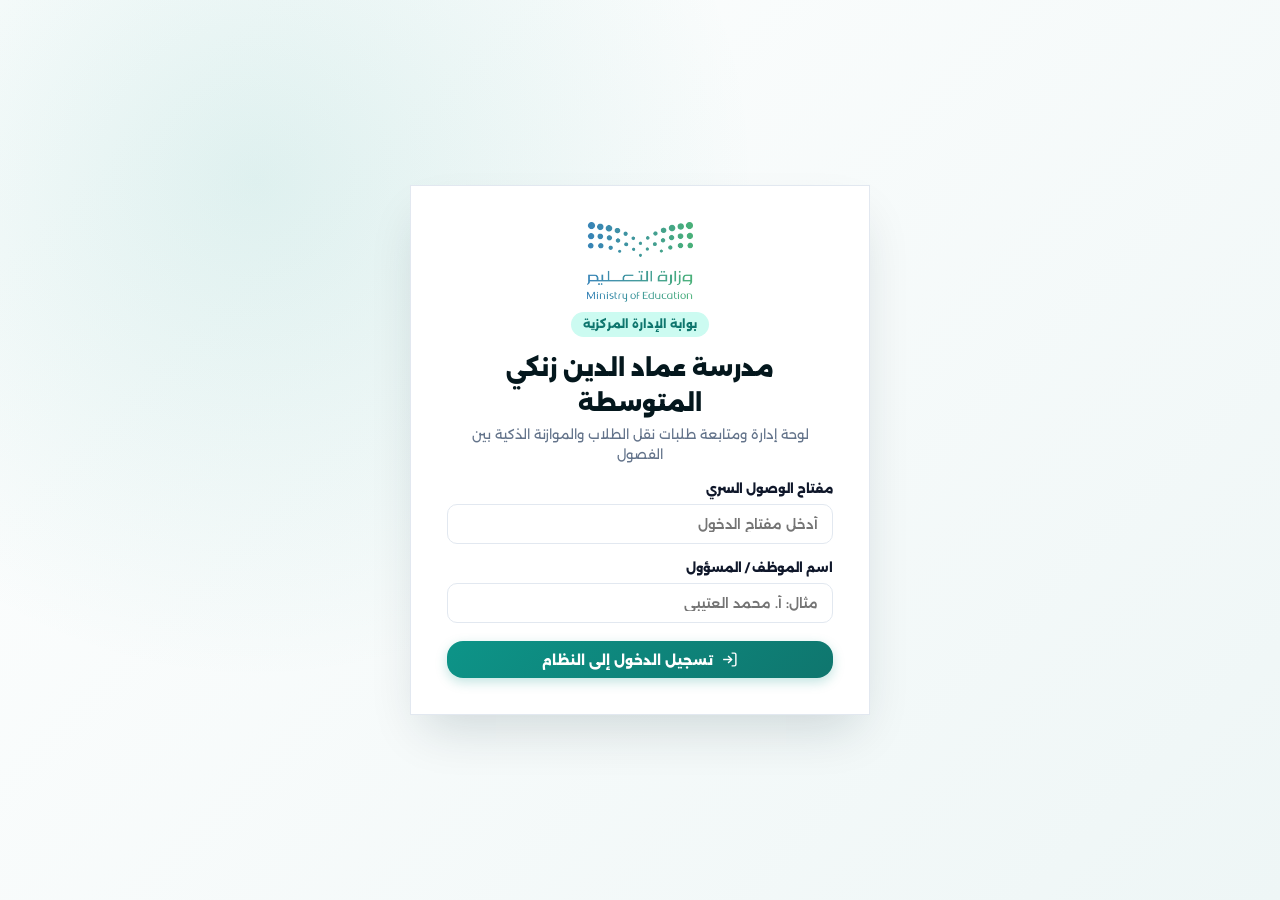
==== trans/index.html @ 8d7da555 "Add files via upload" ====
<!doctype html>
<html lang="ar" dir="rtl">
<head>
  <meta charset="utf-8">
  <meta name="viewport" content="width=device-width, initial-scale=1">
  <meta name="theme-color" content="#082830">
  <title>لوحة التحكم | إدارة نقل الطلاب والموازنة</title>
  <link rel="stylesheet" href="/trans/admin.css?v=2.2.0">
</head>
<body>

<!-- Login Overlay -->
<div id="loginOverlay" class="login-overlay">
  <form id="loginForm" class="login-card">
    <img class="login-logo" src="/assets/moe-logo.png" alt="وزارة التعليم">
    <span class="trans-tag">بوابة الإدارة المركزية</span>
    <h1>مدرسة عماد الدين زنكي المتوسطة</h1>
    <p>لوحة إدارة ومتابعة طلبات نقل الطلاب والموازنة الذكية بين الفصول</p>
    
    <div class="field">
      <label for="keyInput">مفتاح الوصول السري</label>
      <input id="keyInput" type="password" required placeholder="أدخل مفتاح الدخول">
    </div>
    <div class="field">
      <label for="staffInput">اسم الموظف / المسؤول</label>
      <input id="staffInput" required placeholder="مثال: أ. محمد العتيبي">
    </div>
    
    <div id="loginMsg" class="alert hidden"></div>
    
    <button class="btn btn-primary" style="width:100%;margin-top:18px" type="submit">
      <svg width="18" height="18" viewBox="0 0 24 24" fill="none" stroke="currentColor" stroke-width="2"><path d="M15 3h4a2 2 0 0 1 2 2v14a2 2 0 0 1-2 2h-4"/><polyline points="10 17 15 12 10 7"/><line x1="15" y1="12" x2="3" y2="12"/></svg>
      تسجيل الدخول إلى النظام
    </button>
  </form>
</div>

<!-- Admin Main App -->
<div id="appShell" class="admin-shell">
  <main class="main">
    <div class="content">
      
      <!-- Top Page Header -->
      <div class="page-head">
        <div>
          <span class="eyebrow">نظام الموازنة الحية</span>
          <h2>نظرة شاملة على الفصول وطلبات النقل</h2>
          <p>متابعة التوزيع العددي اللحظي ودراسة واعتماد طلبات نقل الطلاب.</p>
        </div>
        <div class="toolbar">
          <button id="refreshBtn" class="btn btn-soft">
            <svg width="16" height="16" viewBox="0 0 24 24" fill="none" stroke="currentColor" stroke-width="2"><path d="M21.5 2v6h-6M21.34 15.57a10 10 0 1 1-.57-8.38l5.67-5.67"/></svg>
            تحديث البيانات
          </button>
          <a class="btn btn-dark" href="/trans/sync.html">
            <svg width="16" height="16" viewBox="0 0 24 24" fill="none" stroke="currentColor" stroke-width="2"><path d="M21 15v4a2 2 0 0 1-2 2H5a2 2 0 0 1-2-2v-4"/><polyline points="7 10 12 15 17 10"/><line x1="12" y1="15" x2="12" y2="3"/></svg>
            مزامنة إكسل
          </a>
          <a class="btn btn-primary" href="/trans/report.html">
            <svg width="16" height="16" viewBox="0 0 24 24" fill="none" stroke="currentColor" stroke-width="2"><path d="M14 2H6a2 2 0 0 0-2 2v16a2 2 0 0 0 2 2h12a2 2 0 0 0 2-2V8z"/><polyline points="14 2 14 8 20 8"/><line x1="16" y1="13" x2="8" y2="13"/><line x1="16" y1="17" x2="8" y2="17"/></svg>
            التقرير النهائي
          </a>
        </div>
      </div>

      <div id="pageMsg" class="alert hidden"></div>

      <!-- KPI Summary Cards -->
      <section id="kpis" class="kpi-grid"></section>

      <!-- Grade Balance & Capacities -->
      <section class="card">
        <div class="card-head">
          <div>
            <h3>أعداد الطلاب والطاقة الاستيعابية حسب الفصول</h3>
            <p>المستهدف يُحسب آلياً بناءً على موازنة الطلاب والفصول المستبعدة أو الأهداف اليدوية.</p>
          </div>
          <div id="gradeTabs" class="grade-tabs"></div>
        </div>
        <div class="card-body">
          <div id="balanceGrid" class="balance-grid"></div>
        </div>
      </section>

      <!-- Transfer Requests Table -->
      <section class="card">
        <div class="card-head">
          <div>
            <h3>طلبات النقل الواردة</h3>
            <p>اعتماد الطلب يقوم بتحديث فصل الطالب مباشرة في سجلات المدرسة.</p>
          </div>
          <div class="toolbar">
            <select id="statusFilter" class="control">
              <option value="قيد المراجعة">قيد المراجعة فقط</option>
              <option value="الكل">جميع الطلبات</option>
              <option value="مقبول">المقبولة</option>
              <option value="مرفوض">المرفوضة</option>
            </select>
            <input id="searchInput" class="control" placeholder="بحث باسم الطالب أو رقم الهوية أو الطلب...">
          </div>
        </div>
        <div class="table-wrap">
          <table class="table">
            <thead>
              <tr>
                <th>رقم الطلب والتاريخ</th>
                <th>اسم وسجل الطالب</th>
                <th>الصف</th>
                <th>مسار النقل المطلوب</th>
                <th>سبب الطلب</th>
                <th>مؤشر الموازنة</th>
                <th>حالة الطلب</th>
                <th>الإجراء والقرار</th>
              </tr>
            </thead>
            <tbody id="requestsBody"></tbody>
          </table>
        </div>
      </section>

    </div>
  </main>
</div>

<!-- Decision Modal -->
<div id="decisionModal" class="modal hidden">
  <div class="modal-card">
    <div class="modal-head">
      <h3 id="decisionTitle">قرار لجنة دراسة الطلب</h3>
    </div>
    <div class="modal-body">
      <div id="decisionInfo" style="margin-bottom:16px"></div>
      <div class="field">
        <label for="decisionNote">ملاحظة الإدارة / مسوغ القرار (تظهر للطالب في الاستعلام)</label>
        <textarea id="decisionNote" class="control" rows="3" placeholder="اكتب ملاحظة أو توجيه إن وجد..."></textarea>
      </div>
      <div id="decisionMsg" class="alert hidden"></div>
    </div>
    <div class="modal-foot">
      <button id="cancelDecision" class="btn btn-soft">إلغاء</button>
      <button id="rejectDecision" class="btn btn-danger">رفض الطلب</button>
      <button id="approvePairBtn" class="btn btn-warning hidden">🔄 اعتماد التبادل للطالبين معاً</button>
      <button id="approveDecision" class="btn btn-primary">اعتماد هذا النقل فقط</button>
    </div>
  </div>
</div>

<script src="/assets/config.js?v=2.2.0"></script>
<script src="/trans/common.js?v=2.2.0"></script>
<script src="/trans/dashboard.js?v=2.2.0"></script>
</body>
</html>
---- trans/admin.css ----
@import url('https://fonts.googleapis.com/css2?family=Alexandria:wght@300;400;500;600;700;800;900&family=Cairo:wght@400;600;700;800;900&display=swap');

:root {
  --font-main: 'Alexandria', 'Cairo', -apple-system, BlinkMacSystemFont, 'Segoe UI', Roboto, sans-serif;
  
  --primary: #0d9488;
  --primary-hover: #0f766e;
  --primary-light: #ccfbf1;
  --primary-glow: rgba(13, 148, 136, 0.25);
  
  --navy-950: #04171d;
  --navy-900: #082830;
  --navy-850: #0c333e;
  --navy-800: #0f3d48;
  --navy-700: #165361;
  --navy-100: #e6f3f5;
  
  --bg: #f8fafc;
  --surface: #ffffff;
  --surface-alt: #f1f5f9;
  --surface-card: #ffffff;
  
  --text-main: #0f172a;
  --text-muted: #64748b;
  --text-subtle: #94a3b8;
  
  --border: #e2e8f0;
  --border-light: #f1f5f9;
  --border-focus: #0d9488;
  
  --gold: #d97706;
  --gold-bg: #fef3c7;
  
  --success: #10b981;
  --success-bg: #ecfdf5;
  --success-border: #a7f3d0;
  
  --danger: #ef4444;
  --danger-bg: #fef2f2;
  --danger-border: #fecaca;
  
  --warning: #f59e0b;
  --warning-bg: #fffbeb;
  --warning-border: #fde68a;
  
  --info: #0284c7;
  --info-bg: #f0f9ff;
  --info-border: #bae6fd;
  
  --shadow-sm: 0 1px 2px 0 rgb(0 0 0 / 0.05);
  --shadow-md: 0 4px 10px -2px rgb(0 0 0 / 0.08), 0 2px 6px -2px rgb(0 0 0 / 0.05);
  --shadow-lg: 0 12px 28px -4px rgb(8 40 48 / 0.1), 0 4px 12px -2px rgb(8 40 48 / 0.06);
  --shadow-xl: 0 24px 48px -12px rgb(8 40 48 / 0.16);
  
  --side: 260px;
  --radius-sm: 10px;
  --radius-md: 16px;
  --radius-lg: 22px;
  --radius-pill: 9999px;
  
  --transition: all 0.22s cubic-bezier(0.4, 0, 0.2, 1);
}

* {
  box-sizing: border-box;
  margin: 0;
  padding: 0;
  -webkit-tap-highlight-color: transparent;
}

body {
  font-family: var(--font-main);
  background: var(--bg);
  color: var(--text-main);
  line-height: 1.6;
  min-height: 100vh;
}

button, input, select, textarea {
  font-family: inherit;
}

button {
  cursor: pointer;
}

a {
  text-decoration: none;
  color: inherit;
}

.hidden {
  display: none !important;
}

/* ================= ADMIN SHELL & SIDEBAR ================= */
.admin-shell {
  min-height: 100vh;
  display: grid;
  grid-template-columns: var(--side) 1fr;
}

.sidebar {
  background: linear-gradient(180deg, var(--navy-950) 0%, var(--navy-900) 50%, var(--navy-850) 100%);
  color: #fff;
  padding: 24px 16px;
  position: fixed;
  right: 0;
  top: 0;
  bottom: 0;
  width: var(--side);
  z-index: 40;
  display: flex;
  flex-direction: column;
  box-shadow: -4px 0 24px rgba(4, 23, 29, 0.2);
  border-left: 1px solid rgba(255, 255, 255, 0.08);
}

.side-brand {
  display: flex;
  align-items: center;
  gap: 12px;
  padding-bottom: 20px;
  border-bottom: 1px solid rgba(255, 255, 255, 0.1);
}

.side-brand img {
  width: 74px;
  height: 48px;
  object-fit: contain;
  background: #ffffff;
  border-radius: var(--radius-sm);
  padding: 4px;
  box-shadow: 0 4px 10px rgba(0, 0, 0, 0.2);
}

.side-brand strong {
  font-size: 13px;
  font-weight: 800;
  display: block;
  line-height: 1.3;
}

.side-brand span {
  font-size: 11px;
  color: #99f6e4;
  font-weight: 600;
}

.side-label {
  font-size: 11px;
  color: #94a3b8;
  font-weight: 700;
  text-transform: uppercase;
  letter-spacing: 0.5px;
  margin: 24px 8px 10px;
}

.side-nav {
  display: flex;
  flex-direction: column;
  gap: 6px;
}

.side-link {
  display: flex;
  align-items: center;
  gap: 12px;
  padding: 12px 14px;
  border-radius: var(--radius-md);
  color: #cbd5e1;
  font-weight: 700;
  font-size: 13px;
  transition: var(--transition);
}

.side-link svg {
  width: 20px;
  height: 20px;
  flex: 0 0 20px;
  stroke-width: 1.9;
}

.side-link:hover {
  background: rgba(255, 255, 255, 0.08);
  color: #ffffff;
  transform: translateX(-3px);
}

.side-link.active {
  background: linear-gradient(135deg, var(--primary) 0%, var(--primary-hover) 100%);
  color: #ffffff;
  box-shadow: 0 4px 16px var(--primary-glow);
  font-weight: 800;
}

.side-user {
  margin-top: auto;
  border-top: 1px solid rgba(255, 255, 255, 0.1);
  padding-top: 18px;
}

.side-user small {
  color: #94a3b8;
  font-size: 11px;
  font-weight: 600;
}

.side-user b {
  display: block;
  font-size: 14px;
  font-weight: 800;
  color: #ffffff;
  margin-top: 2px;
}

.logout-btn {
  margin-top: 12px;
  width: 100%;
  border: 1px solid rgba(255, 255, 255, 0.15);
  background: rgba(255, 255, 255, 0.06);
  color: #e2e8f0;
  padding: 9px;
  border-radius: var(--radius-sm);
  font-weight: 700;
  font-size: 12px;
  display: flex;
  align-items: center;
  justify-content: center;
  gap: 6px;
  transition: var(--transition);
}

.logout-btn:hover {
  background: rgba(239, 68, 68, 0.2);
  border-color: rgba(239, 68, 68, 0.4);
  color: #fca5a5;
}

/* ================= MAIN CONTENT AREA ================= */
.main {
  grid-column: 2;
  padding-bottom: 60px;
  min-width: 0;
}

.topbar {
  height: 76px;
  background: rgba(255, 255, 255, 0.94);
  backdrop-filter: blur(14px);
  border-bottom: 1px solid var(--border);
  display: flex;
  align-items: center;
  position: sticky;
  top: 0;
  z-index: 25;
  box-shadow: var(--shadow-sm);
}

.topbar-inner {
  width: min(1320px, calc(100% - 48px));
  margin-inline: auto;
  display: flex;
  justify-content: space-between;
  align-items: center;
  gap: 16px;
}

.breadcrumb small {
  color: var(--text-muted);
  font-size: 11px;
  font-weight: 700;
}

.breadcrumb h1 {
  font-size: 20px;
  font-weight: 900;
  color: var(--navy-950);
}

.top-actions {
  display: flex;
  align-items: center;
  gap: 10px;
}

.content {
  width: min(1320px, calc(100% - 48px));
  margin: 28px auto 0;
}

.page-head {
  display: flex;
  justify-content: space-between;
  align-items: flex-end;
  gap: 20px;
  margin-bottom: 24px;
}

.page-head h2 {
  font-size: 26px;
  font-weight: 900;
  color: var(--navy-950);
  margin-top: 4px;
}

.page-head p {
  color: var(--text-muted);
  font-size: 13px;
}

.eyebrow {
  display: inline-flex;
  padding: 5px 12px;
  border-radius: var(--radius-pill);
  background: var(--primary-light);
  color: var(--primary-hover);
  font-size: 11px;
  font-weight: 800;
}

/* ================= BUTTONS & CONTROLS ================= */
.btn {
  border: 0;
  border-radius: var(--radius-md);
  padding: 10px 16px;
  font-weight: 800;
  font-size: 13px;
  display: inline-flex;
  align-items: center;
  justify-content: center;
  gap: 8px;
  transition: var(--transition);
  user-select: none;
}

.btn svg {
  width: 17px;
  height: 17px;
}

.btn:hover {
  transform: translateY(-1px);
  box-shadow: var(--shadow-md);
}

.btn:active {
  transform: translateY(0);
}

.btn:disabled {
  opacity: 0.5;
  transform: none;
  cursor: not-allowed;
  box-shadow: none;
}

.btn-primary {
  background: linear-gradient(135deg, var(--primary) 0%, var(--primary-hover) 100%);
  color: #ffffff;
  box-shadow: 0 4px 12px var(--primary-glow);
}

.btn-dark {
  background: var(--navy-900);
  color: #ffffff;
}

.btn-dark:hover {
  background: var(--navy-950);
}

.btn-soft {
  background: var(--surface);
  color: var(--navy-800);
  border: 1px solid var(--border);
}

.btn-soft:hover {
  background: var(--surface-alt);
}

.btn-danger {
  background: linear-gradient(135deg, #ef4444 0%, #dc2626 100%);
  color: #ffffff;
}

.btn-warning {
  background: linear-gradient(135deg, #f59e0b 0%, #d97706 100%);
  color: #ffffff;
}

.btn-success {
  background: linear-gradient(135deg, #10b981 0%, #059669 100%);
  color: #ffffff;
}

/* Form Controls */
.control {
  border: 1.5px solid var(--border);
  background: #ffffff;
  border-radius: var(--radius-sm);
  padding: 9px 12px;
  outline: 0;
  color: var(--text-main);
  font-size: 13px;
  font-weight: 600;
  transition: var(--transition);
}

.control:focus {
  border-color: var(--primary);
  box-shadow: 0 0 0 3px var(--primary-glow);
}

select.control {
  appearance: none;
  background-image: url("data:image/svg+xml,%3Csvg xmlns='http://www.w3.org/2000/svg' fill='none' viewBox='0 0 24 24' stroke='%2364748b' stroke-width='2'%3E%3Cpath stroke-linecap='round' stroke-linejoin='round' d='M19 9l-7 7-7-7'%3E%3C/path%3E%3C/svg%3E");
  background-repeat: no-repeat;
  background-position: left 10px center;
  background-size: 14px;
  padding-left: 32px;
}

/* ================= KPI CARDS ================= */
.kpi-grid {
  display: grid;
  grid-template-columns: repeat(auto-fit, minmax(210px, 1fr));
  gap: 14px;
  margin-bottom: 22px;
}

.kpi {
  background: var(--surface-card);
  border: 1px solid var(--border);
  border-radius: var(--radius-lg);
  padding: 18px 20px;
  box-shadow: var(--shadow-sm);
  position: relative;
  overflow: hidden;
  transition: var(--transition);
}

.kpi:hover {
  transform: translateY(-2px);
  box-shadow: var(--shadow-md);
  border-color: rgba(13, 148, 136, 0.2);
}

.kpi-top {
  display: flex;
  justify-content: space-between;
  align-items: center;
}

.kpi-icon {
  width: 40px;
  height: 40px;
  border-radius: var(--radius-md);
  background: var(--primary-light);
  color: var(--primary);
  display: grid;
  place-items: center;
}

.kpi-icon svg {
  width: 20px;
  height: 20px;
}

.kpi span {
  font-size: 12px;
  font-weight: 700;
  color: var(--text-muted);
}

.kpi strong {
  display: block;
  font-size: 28px;
  font-weight: 900;
  color: var(--navy-950);
  margin-top: 6px;
  line-height: 1.1;
}

/* ================= CARDS & TABLES ================= */
.card {
  background: var(--surface);
  border: 1px solid var(--border);
  border-radius: var(--radius-lg);
  box-shadow: var(--shadow-sm);
  margin-bottom: 22px;
  overflow: hidden;
}

.card-head {
  padding: 18px 22px;
  border-bottom: 1px solid var(--border);
  display: flex;
  justify-content: space-between;
  align-items: center;
  gap: 16px;
  background: #ffffff;
}

.card-head h3 {
  font-size: 16px;
  font-weight: 800;
  color: var(--navy-950);
}

.card-head p {
  color: var(--text-muted);
  font-size: 12px;
  margin-top: 2px;
}

.card-body {
  padding: 22px;
}

.toolbar {
  display: flex;
  align-items: center;
  gap: 8px;
  flex-wrap: wrap;
}

.grade-tabs {
  display: flex;
  gap: 6px;
  flex-wrap: wrap;
}

.grade-tab {
  border: 1.5px solid var(--border);
  background: var(--surface-alt);
  padding: 7px 14px;
  border-radius: var(--radius-pill);
  color: var(--text-muted);
  font-size: 12px;
  font-weight: 800;
  transition: var(--transition);
}

.grade-tab:hover {
  background: #e2e8f0;
  color: var(--text-main);
}

.grade-tab.active {
  background: var(--primary);
  color: #ffffff;
  border-color: var(--primary);
  box-shadow: 0 2px 8px var(--primary-glow);
}

/* Balance Grid */
.balance-grid {
  display: grid;
  grid-template-columns: repeat(auto-fit, minmax(170px, 1fr));
  gap: 12px;
}

.class-stat {
  border: 1px solid var(--border);
  background: linear-gradient(180deg, #ffffff 0%, #f8fafc 100%);
  border-radius: var(--radius-md);
  padding: 14px;
  transition: var(--transition);
}

.class-stat:hover {
  border-color: rgba(13, 148, 136, 0.3);
  box-shadow: var(--shadow-sm);
}

.class-stat-head {
  display: flex;
  justify-content: space-between;
  align-items: center;
}

.class-stat small {
  color: var(--text-muted);
  font-size: 11px;
  font-weight: 700;
}

.class-stat strong {
  font-size: 24px;
  font-weight: 900;
  color: var(--navy-950);
}

.delta {
  font-size: 11px;
  font-weight: 800;
  padding: 2px 6px;
  border-radius: var(--radius-sm);
}

.delta.need { background: var(--success-bg); color: var(--success); }
.delta.extra { background: var(--warning-bg); color: var(--warning); }
.delta.ok { background: var(--surface-alt); color: var(--text-muted); }

.progress {
  height: 7px;
  border-radius: var(--radius-pill);
  background: #e2e8f0;
  overflow: hidden;
  margin: 10px 0 6px;
}

.progress i {
  display: block;
  height: 100%;
  background: linear-gradient(90deg, var(--primary) 0%, #06b6d4 100%);
  border-radius: var(--radius-pill);
  transition: width 0.4s ease;
}

/* Tables */
.table-wrap {
  overflow-x: auto;
}

.table {
  width: 100%;
  border-collapse: collapse;
  min-width: 960px;
}

.table th {
  background: var(--surface-alt);
  color: var(--text-muted);
  font-size: 11px;
  font-weight: 800;
  text-align: right;
  padding: 12px 14px;
  border-bottom: 1.5px solid var(--border);
  white-space: nowrap;
}

.table td {
  padding: 14px;
  border-bottom: 1px solid var(--border);
  font-size: 13px;
  font-weight: 600;
  vertical-align: top;
}

.table tbody tr:hover td {
  background: #f8fafc;
}

/* Badges */
.badge {
  display: inline-flex;
  align-items: center;
  gap: 4px;
  border-radius: var(--radius-pill);
  padding: 4px 10px;
  font-size: 11px;
  font-weight: 800;
  white-space: nowrap;
}

.badge.pending { background: var(--warning-bg); color: #b45309; border: 1px solid var(--warning-border); }
.badge.approved { background: var(--success-bg); color: #047857; border: 1px solid var(--success-border); }
.badge.rejected { background: var(--danger-bg); color: #b91c1c; border: 1px solid var(--danger-border); }
.badge.good { background: var(--success-bg); color: var(--success); }
.badge.bad { background: var(--danger-bg); color: var(--danger); }
.badge.neutral { background: var(--surface-alt); color: var(--text-muted); }

.action-row {
  display: flex;
  gap: 6px;
}

.mini {
  border: 0;
  border-radius: var(--radius-sm);
  padding: 6px 12px;
  font-size: 11px;
  font-weight: 800;
  transition: var(--transition);
}

.mini.approve { background: var(--success-bg); color: #047857; border: 1px solid var(--success-border); }
.mini.approve:hover { background: #10b981; color: #fff; }
.mini.reject { background: var(--danger-bg); color: #b91c1c; border: 1px solid var(--danger-border); }
.mini.reject:hover { background: #ef4444; color: #fff; }

/* ================= CLASS MANAGEMENT CARDS ================= */
.class-grid {
  display: grid;
  grid-template-columns: repeat(auto-fill, minmax(320px, 1fr));
  gap: 16px;
}

.class-card {
  background: #ffffff;
  border: 1px solid var(--border);
  border-radius: var(--radius-lg);
  box-shadow: var(--shadow-sm);
  overflow: hidden;
  transition: var(--transition);
}

.class-card.dirty {
  border-color: var(--gold);
  box-shadow: 0 0 0 3px rgba(217, 119, 6, 0.15);
}

.class-card.closed {
  opacity: 0.78;
  background: #fdfdfd;
}

.class-card-head {
  padding: 16px 20px;
  border-bottom: 1px solid var(--border);
  display: flex;
  justify-content: space-between;
  align-items: center;
  background: #ffffff;
}

.class-no {
  font-size: 12px;
  color: var(--text-muted);
  font-weight: 700;
}

.class-no b {
  display: block;
  font-size: 24px;
  font-weight: 900;
  color: var(--navy-950);
}

.count-box {
  text-align: left;
}

.count-box strong {
  font-size: 26px;
  font-weight: 900;
  color: var(--navy-950);
}

.count-box small {
  font-size: 11px;
  color: var(--text-muted);
}

.class-card-body {
  padding: 18px 20px;
  display: flex;
  flex-direction: column;
  gap: 14px;
}

.balance-row {
  display: grid;
  grid-template-columns: repeat(3, 1fr);
  gap: 8px;
  background: var(--surface-alt);
  border-radius: var(--radius-md);
  padding: 10px 12px;
  text-align: center;
}

.balance-row span {
  font-size: 10px;
  font-weight: 700;
  color: var(--text-muted);
}

.balance-row b {
  display: block;
  font-size: 16px;
  font-weight: 900;
  color: var(--navy-950);
  margin-top: 2px;
}

.switch-row {
  display: flex;
  justify-content: space-between;
  gap: 14px;
  align-items: center;
  padding: 8px 0;
  border-bottom: 1px solid var(--border-light);
}

.switch-copy b {
  font-size: 12px;
  font-weight: 800;
  color: var(--navy-950);
}

.switch-copy small {
  display: block;
  color: var(--text-muted);
  font-size: 10px;
}

.switch {
  position: relative;
  width: 44px;
  height: 24px;
  flex: 0 0 44px;
}

.switch input {
  display: none;
}

.switch i {
  position: absolute;
  inset: 0;
  background: #cbd5e1;
  border-radius: var(--radius-pill);
  transition: var(--transition);
}

.switch i:after {
  content: "";
  position: absolute;
  width: 18px;
  height: 18px;
  background: #ffffff;
  border-radius: 50%;
  top: 3px;
  right: 3px;
  box-shadow: 0 2px 5px rgba(0, 0, 0, 0.2);
  transition: var(--transition);
}

.switch input:checked + i {
  background: var(--primary);
}

.switch input:checked + i:after {
  transform: translateX(-20px);
}

.class-card-foot {
  padding: 12px 20px;
  background: #f8fafc;
  border-top: 1px solid var(--border);
  display: flex;
  justify-content: space-between;
  align-items: center;
}

.save-state {
  font-size: 10px;
  font-weight: 700;
  color: var(--text-muted);
}

/* ================= SMART EXCEL SYNC & DIFF STYLES ================= */
.upload-zone {
  border: 2px dashed #94a3b8;
  border-radius: var(--radius-lg);
  padding: 36px 20px;
  text-align: center;
  background: linear-gradient(180deg, #ffffff 0%, #f8fafc 100%);
  cursor: pointer;
  transition: var(--transition);
  position: relative;
}

.upload-zone:hover, .upload-zone.dragover {
  border-color: var(--primary);
  background: var(--primary-light);
  transform: scale(1.005);
}

.upload-icon {
  width: 56px;
  height: 56px;
  border-radius: var(--radius-md);
  background: var(--primary-light);
  color: var(--primary);
  display: grid;
  place-items: center;
  margin: 0 auto 14px;
}

.upload-icon svg {
  width: 30px;
  height: 30px;
}

.upload-zone h3 {
  font-size: 17px;
  font-weight: 800;
  color: var(--navy-950);
  margin-bottom: 4px;
}

.upload-zone p {
  color: var(--text-muted);
  font-size: 13px;
}

.diff-tag {
  display: inline-flex;
  align-items: center;
  gap: 5px;
  padding: 4px 10px;
  border-radius: var(--radius-pill);
  font-size: 11px;
  font-weight: 800;
}

.diff-tag.unchanged {
  background: #f1f5f9;
  color: #475569;
  border: 1px solid #cbd5e1;
}

.diff-tag.changed {
  background: #fef3c7;
  color: #b45309;
  border: 1px solid #fde68a;
}

.diff-tag.new {
  background: #ecfdf5;
  color: #047857;
  border: 1px solid #a7f3d0;
}

.diff-tag.missing {
  background: #fef2f2;
  color: #b91c1c;
  border: 1px solid #fecaca;
}

.diff-tag.conflict {
  background: #fff1f2;
  color: #be123c;
  border: 1px solid #fecdd3;
  animation: pulse-border 1.5s infinite;
}

/* Noor Audit Specific Tags */
.diff-tag.noor-pending {
  background: #fef2f2;
  color: #b91c1c;
  border: 1.5px solid #f87171;
  box-shadow: 0 2px 6px rgba(239, 68, 68, 0.15);
  font-weight: 900;
}

.diff-tag.noor-applied {
  background: #ecfdf5;
  color: #047857;
  border: 1.5px solid #34d399;
  box-shadow: 0 2px 6px rgba(16, 185, 129, 0.15);
  font-weight: 900;
}

.diff-tag.noor-external {
  background: #fffbeb;
  color: #b45309;
  border: 1px solid #fde68a;
}

@keyframes pulse-border {
  0% { box-shadow: 0 0 0 0 rgba(225, 29, 72, 0.4); }
  70% { box-shadow: 0 0 0 6px rgba(225, 29, 72, 0); }
  100% { box-shadow: 0 0 0 0 rgba(225, 29, 72, 0); }
}

.diff-filter-pill {
  padding: 8px 14px;
  border-radius: var(--radius-pill);
  border: 1.5px solid var(--border);
  background: var(--surface);
  font-size: 12px;
  font-weight: 800;
  color: var(--text-muted);
  display: inline-flex;
  align-items: center;
  gap: 6px;
  transition: var(--transition);
}

.diff-filter-pill:hover {
  background: var(--surface-alt);
  color: var(--text-main);
}

.diff-filter-pill.active {
  background: var(--navy-900);
  color: #ffffff;
  border-color: var(--navy-900);
}

.diff-filter-pill .count {
  background: rgba(255, 255, 255, 0.2);
  padding: 2px 7px;
  border-radius: var(--radius-pill);
  font-size: 10px;
}

.diff-filter-pill.active .count {
  background: rgba(255, 255, 255, 0.25);
  color: #fff;
}

/* ================= LOGIN & MODAL ================= */
.login-overlay {
  position: fixed;
  inset: 0;
  z-index: 100;
  background: radial-gradient(circle at 20% 20%, rgba(13, 148, 136, 0.12), transparent 40%),
              linear-gradient(135deg, #ffffff 0%, #eef6f6 100%);
  display: grid;
  place-items: center;
  padding: 20px;
}

.login-card {
  width: min(460px, 100%);
  background: #ffffff;
  border: 1px solid var(--border);
  border-radius: var(--radius-xl);
  box-shadow: var(--shadow-xl);
  padding: 36px;
}

.login-logo {
  width: 140px;
  height: 80px;
  object-fit: contain;
  display: block;
  margin: 0 auto;
}

.trans-tag {
  display: table;
  margin: 10px auto 0;
  background: var(--primary-light);
  color: var(--primary-hover);
  padding: 4px 12px;
  border-radius: var(--radius-pill);
  font-size: 11px;
  font-weight: 800;
}

.login-card h1 {
  text-align: center;
  font-size: 22px;
  font-weight: 900;
  color: var(--navy-950);
  margin-top: 14px;
}

.login-card > p {
  text-align: center;
  color: var(--text-muted);
  font-size: 13px;
  margin-top: 2px;
}

.field {
  display: flex;
  flex-direction: column;
  gap: 6px;
  margin-top: 14px;
}

.field label {
  font-size: 12px;
  font-weight: 800;
  color: var(--text-main);
}

.field input, .field select, .field textarea {
  border: 1.5px solid var(--border);
  border-radius: var(--radius-sm);
  padding: 11px 14px;
  outline: 0;
  font-size: 13px;
  font-weight: 600;
  transition: var(--transition);
}

.field input:focus, .field select:focus, .field textarea:focus {
  border-color: var(--primary);
  box-shadow: 0 0 0 4px var(--primary-glow);
}

/* Modals */
.modal {
  position: fixed;
  inset: 0;
  background: rgba(4, 23, 29, 0.6);
  backdrop-filter: blur(6px);
  z-index: 90;
  display: grid;
  place-items: center;
  padding: 16px;
  animation: fadeIn 0.2s ease;
}

.modal-card {
  width: min(560px, 100%);
  background: #ffffff;
  border-radius: var(--radius-lg);
  box-shadow: var(--shadow-xl);
  overflow: hidden;
  animation: scaleIn 0.25s ease;
}

.modal-head {
  padding: 18px 22px;
  border-bottom: 1px solid var(--border);
  background: #ffffff;
}

.modal-head h3 {
  font-size: 17px;
  font-weight: 900;
  color: var(--navy-950);
}

.modal-body {
  padding: 22px;
}

.modal-foot {
  padding: 16px 22px;
  border-top: 1px solid var(--border);
  background: #f8fafc;
  display: flex;
  gap: 10px;
  justify-content: flex-end;
}

/* Alert Boxes */
.alert {
  border-radius: var(--radius-md);
  padding: 12px 16px;
  margin-bottom: 16px;
  font-size: 13px;
  font-weight: 700;
  display: flex;
  align-items: center;
  gap: 10px;
}

.alert.info { background: var(--info-bg); color: #0369a1; border: 1px solid var(--info-border); }
.alert.success { background: var(--success-bg); color: #047857; border: 1px solid var(--success-border); }
.alert.error { background: var(--danger-bg); color: #b91c1c; border: 1px solid var(--danger-border); }
.alert.warning { background: var(--warning-bg); color: #b45309; border: 1px solid var(--warning-border); }

/* Mobile Navigation */
.mobile-nav {
  display: none;
}

/* Responsive Queries */
@media (max-width: 1024px) {
  :root {
    --side: 220px;
  }
}

@media (max-width: 768px) {
  .admin-shell {
    display: block;
    padding-bottom: 80px;
  }
  
  .sidebar {
    display: none;
  }
  
  .main {
    padding: 0;
  }
  
  .content, .topbar-inner {
    width: min(100% - 24px, 1320px);
  }
  
  .topbar {
    height: 66px;
  }
  
  .page-head {
    flex-direction: column;
    align-items: flex-start;
    gap: 12px;
  }
  
  .mobile-nav {
    position: fixed;
    bottom: 0;
    right: 0;
    left: 0;
    z-index: 50;
    background: #ffffff;
    border-top: 1px solid var(--border);
    display: grid;
    grid-template-columns: repeat(5, 1fr);
    padding: 8px 4px calc(8px + env(safe-area-inset-bottom));
    box-shadow: 0 -4px 20px rgba(0, 0, 0, 0.08);
  }
  
  .mobile-nav a {
    display: flex;
    flex-direction: column;
    align-items: center;
    gap: 3px;
    font-size: 10px;
    font-weight: 700;
    color: var(--text-muted);
    transition: var(--transition);
  }
  
  .mobile-nav svg {
    width: 20px;
    height: 20px;
  }
  
  .mobile-nav a.active {
    color: var(--primary);
  }
}
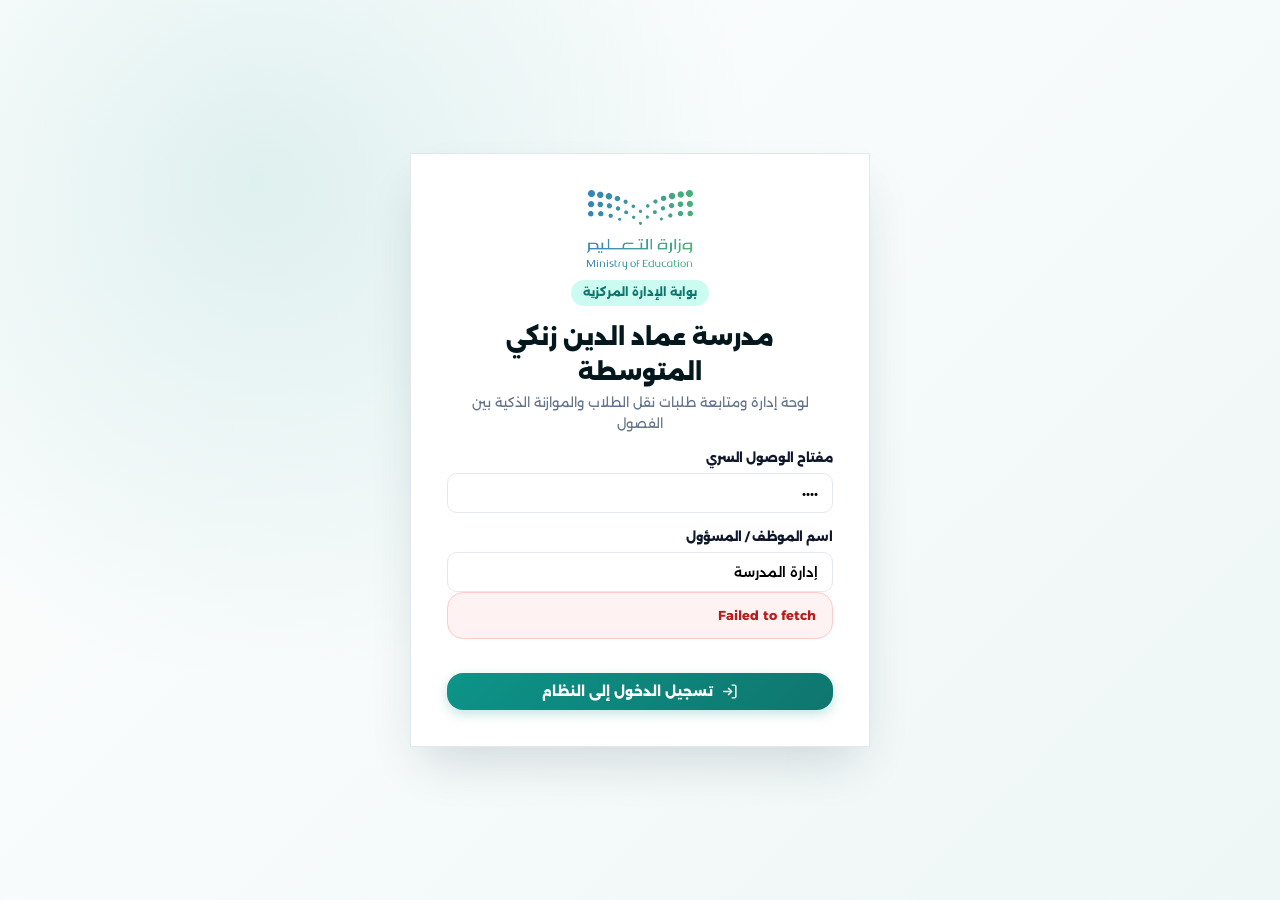
==== commit 98f65580: "Add files via upload" ====
--- a/trans/index.html
+++ b/trans/index.html
@@ -82,6 +82,23 @@
         </div>
       </section>
 
+      <!-- Smart Multi-Hop Balancing Chains Section -->
+      <section id="chainSuggestionsSection" class="card hidden" style="border: 1.5px solid #0284c7; background: linear-gradient(180deg, #f0f9ff 0%, #ffffff 100%);">
+        <div class="card-head" style="border-bottom: 1px solid #bae6fd;">
+          <div>
+            <div style="display:flex;align-items:center;gap:8px">
+              <span class="badge" style="background:#0284c7;color:#fff;font-weight:800;font-size:11px">⚡ محرك الذكاء الاصطناعي للموازنة</span>
+              <h3 style="color:#0369a1;margin:0">سلاسل وحزم التبادل المقترحة لتحقيق التوازن التام</h3>
+            </div>
+            <p style="color:#0c4a6e;margin-top:4px">اكتشف النظام سلاسل تبادلية متكاملة (Multi-Hop Chains) توازن الفصول وتسد العجز وتخفض الفائض عند اعتمادها معاً.</p>
+          </div>
+          <div id="chainStatsBadge" class="badge good" style="font-size:12px;padding:6px 14px"></div>
+        </div>
+        <div class="card-body">
+          <div id="chainSuggestionsList" class="chains-grid"></div>
+        </div>
+      </section>
+
       <!-- Transfer Requests Table -->
       <section class="card">
         <div class="card-head">
--- a/trans/admin.css
+++ b/trans/admin.css
@@ -1236,3 +1236,512 @@
     color: var(--primary);
   }
 }
+
+/* ================= OFFICIAL REPORT & LETTERHEAD STYLES ================= */
+.report-page {
+  background: #ffffff;
+  border-radius: var(--radius-xl);
+  border: 1px solid var(--border);
+  box-shadow: var(--shadow-md);
+  padding: 40px;
+  max-width: 1080px;
+  margin: 0 auto;
+}
+
+.official-letterhead {
+  display: grid;
+  grid-template-columns: 1fr 1.6fr 1fr;
+  gap: 16px;
+  align-items: center;
+  margin-bottom: 12px;
+}
+
+.letterhead-side {
+  font-size: 12px;
+  font-weight: 700;
+  color: var(--navy-950);
+  line-height: 1.8;
+}
+
+.letterhead-side.right {
+  text-align: right;
+}
+
+.letterhead-side.left {
+  text-align: left;
+  direction: ltr;
+}
+
+.letterhead-side.left .meta-row {
+  display: flex;
+  justify-content: flex-end;
+  gap: 8px;
+  direction: rtl;
+}
+
+.letterhead-side.left .meta-row span {
+  color: var(--text-muted);
+}
+
+.org-line {
+  font-size: 12px;
+}
+
+.org-line.school-name {
+  font-size: 13px;
+  font-weight: 900;
+  color: var(--primary);
+  margin-top: 2px;
+}
+
+.letterhead-center {
+  text-align: center;
+}
+
+.official-moe-logo {
+  max-width: 140px;
+  height: auto;
+  max-height: 70px;
+  object-fit: contain;
+  margin: 0 auto 8px;
+  display: block;
+}
+
+.report-main-heading {
+  font-size: 16px;
+  font-weight: 900;
+  color: var(--navy-950);
+  margin: 0 0 4px;
+}
+
+.report-year-badge {
+  display: inline-block;
+  background: var(--navy-950);
+  color: #ffffff;
+  font-size: 11px;
+  font-weight: 800;
+  padding: 3px 14px;
+  border-radius: var(--radius-pill);
+}
+
+.official-rule {
+  height: 3px;
+  background: linear-gradient(90deg, #0d9488 0%, #d97706 50%, #082830 100%);
+  border-radius: 2px;
+  margin: 16px 0 24px;
+}
+
+.report-block {
+  margin-bottom: 20px;
+  page-break-inside: avoid;
+}
+
+.block-title {
+  font-size: 13px;
+  font-weight: 900;
+  color: var(--navy-950);
+  background: #f8fafc;
+  border-right: 4px solid var(--primary);
+  border-left: 1px solid #e2e8f0;
+  border-top: 1px solid #e2e8f0;
+  border-bottom: 1px solid #e2e8f0;
+  padding: 7px 12px;
+  border-radius: 6px;
+  margin-bottom: 10px;
+}
+
+.report-kpi-row {
+  display: grid;
+  grid-template-columns: repeat(5, 1fr);
+  gap: 8px;
+  margin-bottom: 14px;
+}
+
+.report-kpi-box {
+  background: linear-gradient(180deg, #ffffff 0%, #f8fafc 100%);
+  border: 1.5px solid #e2e8f0;
+  border-radius: 8px;
+  padding: 10px 8px;
+  text-align: center;
+}
+
+.report-kpi-box span {
+  display: block;
+  font-size: 10.5px;
+  font-weight: 700;
+  color: var(--text-muted);
+  white-space: nowrap;
+}
+
+.report-kpi-box strong {
+  display: block;
+  font-size: 19px;
+  font-weight: 900;
+  color: var(--navy-950);
+  margin-top: 2px;
+}
+
+.report-page .table-wrap {
+  overflow-x: visible !important;
+  width: 100% !important;
+}
+
+.report-table {
+  width: 100% !important;
+  border-collapse: collapse !important;
+  table-layout: auto !important;
+  font-size: 11px !important;
+  border: 1px solid #94a3b8 !important;
+}
+
+.report-table th {
+  background: #f1f5f9 !important;
+  color: var(--navy-950) !important;
+  font-weight: 900 !important;
+  font-size: 10.5px !important;
+  padding: 6px 6px !important;
+  border: 1px solid #94a3b8 !important;
+  text-align: center !important;
+  vertical-align: middle !important;
+  white-space: nowrap !important;
+  word-break: normal !important;
+}
+
+.report-table td {
+  padding: 5px 6px !important;
+  border: 1px solid #94a3b8 !important;
+  font-size: 11px !important;
+  font-weight: 600 !important;
+  color: #1e293b !important;
+  vertical-align: middle !important;
+  text-align: center !important;
+  white-space: nowrap !important;
+  word-break: normal !important;
+  overflow-wrap: normal !important;
+}
+
+.report-table th.col-name,
+.report-table td.col-name {
+  white-space: normal !important;
+  text-align: right !important;
+  min-width: 140px !important;
+  word-break: normal !important;
+  line-height: 1.4 !important;
+}
+
+.report-table th.col-reason,
+.report-table td.col-reason {
+  white-space: normal !important;
+  text-align: right !important;
+  min-width: 100px !important;
+  word-break: normal !important;
+  line-height: 1.4 !important;
+}
+
+.report-table tbody tr:nth-child(even) {
+  background: #f8fafc;
+}
+
+.report-table .delta {
+  font-size: 10px;
+  padding: 1px 4px;
+  border-radius: 4px;
+}
+
+.report-table .badge {
+  font-size: 10px;
+  padding: 2px 6px;
+}
+
+.official-signatures {
+  display: grid;
+  grid-template-columns: repeat(3, 1fr);
+  gap: 20px;
+  margin-top: 24px;
+  padding-top: 16px;
+  border-top: 1.5px dashed #cbd5e1;
+  page-break-inside: avoid !important;
+}
+
+.sig-box {
+  text-align: center;
+  font-size: 12px;
+  color: var(--navy-950);
+}
+
+.sig-role {
+  display: block;
+  font-weight: 900;
+  font-size: 13px;
+  margin-bottom: 4px;
+}
+
+.sig-name {
+  display: block;
+  font-weight: 800;
+  color: #1e293b;
+  min-height: 20px;
+  font-size: 12.5px;
+}
+
+.sig-line {
+  font-size: 11px;
+  color: #64748b;
+  margin-top: 20px;
+}
+
+/* ================= PRINT MEDIA OPTIMIZATIONS ================= */
+@media print {
+  @page {
+    size: A4 portrait;
+    margin: 8mm 10mm;
+  }
+  
+  html, body {
+    background: #ffffff !important;
+    color: #000000 !important;
+    font-size: 10.5pt !important;
+    margin: 0 !important;
+    padding: 0 !important;
+    -webkit-print-color-adjust: exact !important;
+    print-color-adjust: exact !important;
+  }
+  
+  .no-print, .sidebar, .topbar, .mobile-nav, .page-head, .alert {
+    display: none !important;
+  }
+  
+  .admin-shell, .main, .content {
+    margin: 0 !important;
+    padding: 0 !important;
+    width: 100% !important;
+    max-width: 100% !important;
+  }
+  
+  .report-page {
+    border: 0 !important;
+    box-shadow: none !important;
+    padding: 0 !important;
+    margin: 0 !important;
+    width: 100% !important;
+  }
+
+  .official-moe-logo {
+    max-width: 120px !important;
+    max-height: 52px !important;
+  }
+
+  .official-letterhead {
+    margin-bottom: 8px !important;
+  }
+
+  .official-rule {
+    margin: 10px 0 16px !important;
+  }
+
+  .report-block {
+    margin-bottom: 14px !important;
+    page-break-inside: avoid !important;
+  }
+
+  .official-signatures, .report-grade {
+    page-break-inside: avoid !important;
+  }
+
+  .report-table th, .report-table td {
+    border-color: #475569 !important;
+    color: #000000 !important;
+  }
+
+  /* Modal Print overrides */
+  body.printing-noor .report-page,
+  body.printing-requests .report-page {
+    display: none !important;
+  }
+
+  body.printing-noor #noorPrintModal,
+  body.printing-requests #requestsPrintModal {
+    position: static !important;
+    inset: auto !important;
+    background: #fff !important;
+    display: block !important;
+    padding: 0 !important;
+  }
+
+  body.printing-noor .modal-card,
+  body.printing-requests .modal-card {
+    box-shadow: none !important;
+    width: 100% !important;
+    max-width: 100% !important;
+    max-height: none !important;
+    padding: 0 !important;
+    margin: 0 !important;
+    border: 0 !important;
+  }
+
+  body.printing-noor #noorPrintContent,
+  body.printing-requests #requestsPrintContent {
+    padding: 0 !important;
+  }
+}
+
+/* ================= SMART BALANCING CHAINS ================= */
+.chains-grid {
+  display: grid;
+  grid-template-columns: repeat(auto-fit, minmax(360px, 1fr));
+  gap: 16px;
+  margin-top: 6px;
+}
+
+.chain-card {
+  background: #ffffff;
+  border: 1.5px solid #bae6fd;
+  border-radius: var(--radius-md);
+  padding: 16px 18px;
+  box-shadow: 0 4px 12px rgba(2, 132, 199, 0.06);
+  position: relative;
+  display: flex;
+  flex-direction: column;
+  justify-content: space-between;
+  transition: var(--transition);
+}
+
+.chain-card:hover {
+  border-color: #0284c7;
+  box-shadow: 0 6px 18px rgba(2, 132, 199, 0.12);
+  transform: translateY(-2px);
+}
+
+.chain-card-head {
+  display: flex;
+  justify-content: space-between;
+  align-items: flex-start;
+  gap: 10px;
+  margin-bottom: 12px;
+  padding-bottom: 10px;
+  border-bottom: 1px dashed #e2e8f0;
+}
+
+.chain-type-tag {
+  font-size: 11px;
+  font-weight: 800;
+  padding: 3px 10px;
+  border-radius: 999px;
+  background: #e0f2fe;
+  color: #0369a1;
+  display: inline-flex;
+  align-items: center;
+  gap: 4px;
+}
+
+.chain-type-tag.golden {
+  background: #ecfdf5;
+  color: #047857;
+  border: 1px solid #a7f3d0;
+}
+
+.chain-type-tag.swap {
+  background: #eff6ff;
+  color: #1d4ed8;
+  border: 1px solid #bfdbfe;
+}
+
+.chain-route {
+  display: flex;
+  align-items: center;
+  gap: 6px;
+  flex-wrap: wrap;
+  margin: 8px 0 12px;
+  background: #f8fafc;
+  padding: 8px 12px;
+  border-radius: var(--radius-sm);
+  border: 1px solid #f1f5f9;
+}
+
+.chain-route .node {
+  font-size: 12px;
+  font-weight: 800;
+  color: #0f172a;
+  background: #ffffff;
+  border: 1px solid #cbd5e1;
+  padding: 2px 10px;
+  border-radius: 6px;
+}
+
+.chain-route .arrow {
+  color: #0284c7;
+  font-weight: 900;
+  font-size: 14px;
+}
+
+.chain-students-list {
+  display: flex;
+  flex-direction: column;
+  gap: 8px;
+  margin-bottom: 14px;
+}
+
+.chain-student-row {
+  display: flex;
+  justify-content: space-between;
+  align-items: center;
+  background: #ffffff;
+  border: 1px solid #e2e8f0;
+  border-radius: 8px;
+  padding: 8px 12px;
+  font-size: 12px;
+}
+
+.chain-student-name {
+  font-weight: 800;
+  color: var(--navy-950);
+}
+
+.chain-student-move {
+  font-weight: 800;
+  color: #0284c7;
+  background: #f0f9ff;
+  padding: 2px 8px;
+  border-radius: 4px;
+}
+
+.chain-impact-box {
+  background: #f0fdf4;
+  border: 1px solid #bbf7d0;
+  border-radius: 8px;
+  padding: 8px 12px;
+  font-size: 11.5px;
+  color: #166534;
+  margin-bottom: 14px;
+  display: flex;
+  align-items: center;
+  gap: 6px;
+}
+
+.chain-actions {
+  display: flex;
+  gap: 8px;
+}
+
+.chain-badge {
+  display: inline-flex;
+  align-items: center;
+  gap: 4px;
+  font-size: 10.5px;
+  font-weight: 800;
+  padding: 3px 8px;
+  border-radius: 6px;
+  background: #f0f9ff;
+  color: #0284c7;
+  border: 1px solid #bae6fd;
+  margin-top: 4px;
+  cursor: pointer;
+  transition: var(--transition);
+}
+
+.chain-badge:hover {
+  background: #0284c7;
+  color: #ffffff;
+}
+
+
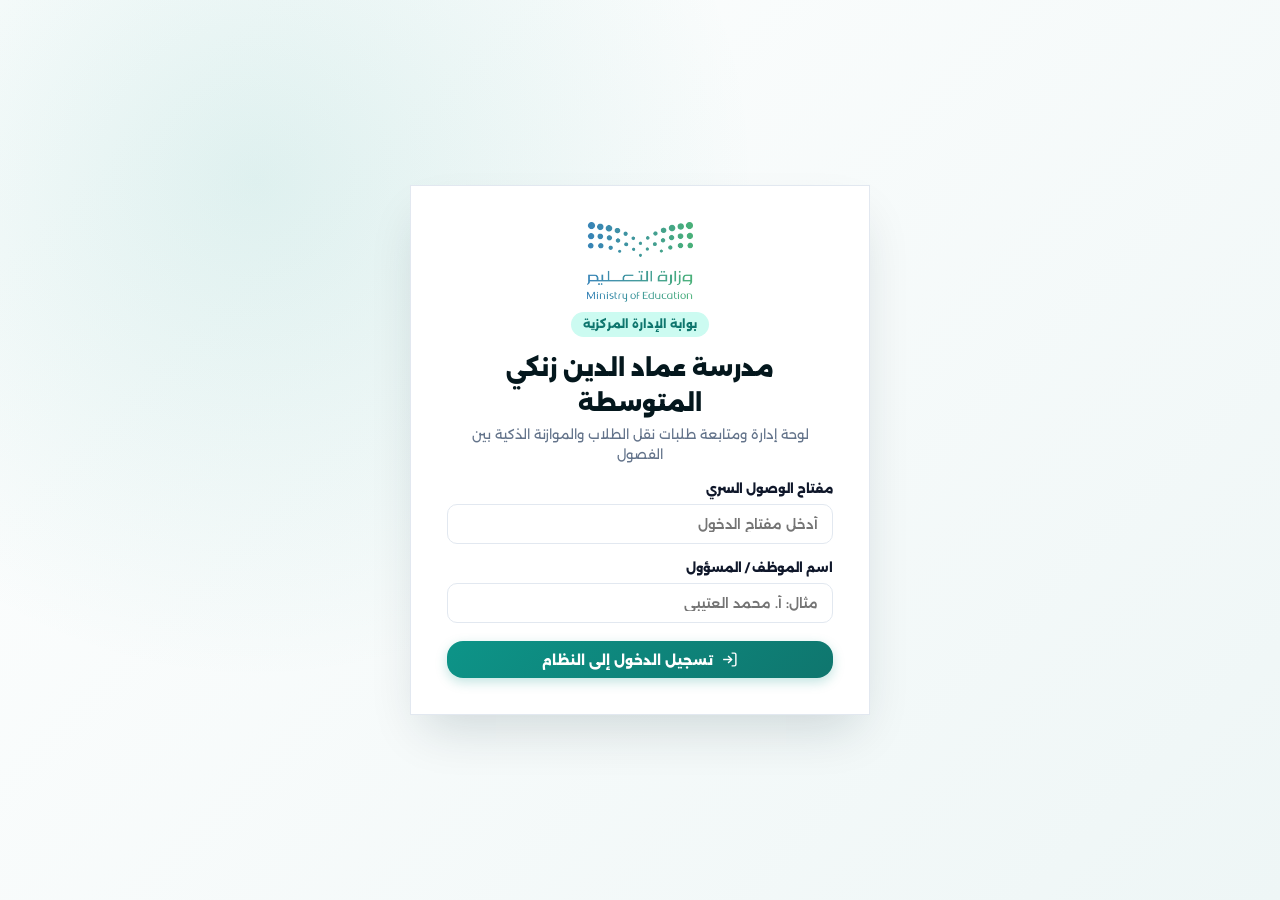
==== commit 607898f4: "Add files via upload" ====
--- a/trans/index.html
+++ b/trans/index.html
@@ -82,23 +82,6 @@
         </div>
       </section>
 
-      <!-- Smart Multi-Hop Balancing Chains Section -->
-      <section id="chainSuggestionsSection" class="card hidden" style="border: 1.5px solid #0284c7; background: linear-gradient(180deg, #f0f9ff 0%, #ffffff 100%);">
-        <div class="card-head" style="border-bottom: 1px solid #bae6fd;">
-          <div>
-            <div style="display:flex;align-items:center;gap:8px">
-              <span class="badge" style="background:#0284c7;color:#fff;font-weight:800;font-size:11px">⚡ محرك الذكاء الاصطناعي للموازنة</span>
-              <h3 style="color:#0369a1;margin:0">سلاسل وحزم التبادل المقترحة لتحقيق التوازن التام</h3>
-            </div>
-            <p style="color:#0c4a6e;margin-top:4px">اكتشف النظام سلاسل تبادلية متكاملة (Multi-Hop Chains) توازن الفصول وتسد العجز وتخفض الفائض عند اعتمادها معاً.</p>
-          </div>
-          <div id="chainStatsBadge" class="badge good" style="font-size:12px;padding:6px 14px"></div>
-        </div>
-        <div class="card-body">
-          <div id="chainSuggestionsList" class="chains-grid"></div>
-        </div>
-      </section>
-
       <!-- Transfer Requests Table -->
       <section class="card">
         <div class="card-head">
--- a/trans/admin.css
+++ b/trans/admin.css
@@ -1585,163 +1585,3 @@
   }
 }
 
-/* ================= SMART BALANCING CHAINS ================= */
-.chains-grid {
-  display: grid;
-  grid-template-columns: repeat(auto-fit, minmax(360px, 1fr));
-  gap: 16px;
-  margin-top: 6px;
-}
-
-.chain-card {
-  background: #ffffff;
-  border: 1.5px solid #bae6fd;
-  border-radius: var(--radius-md);
-  padding: 16px 18px;
-  box-shadow: 0 4px 12px rgba(2, 132, 199, 0.06);
-  position: relative;
-  display: flex;
-  flex-direction: column;
-  justify-content: space-between;
-  transition: var(--transition);
-}
-
-.chain-card:hover {
-  border-color: #0284c7;
-  box-shadow: 0 6px 18px rgba(2, 132, 199, 0.12);
-  transform: translateY(-2px);
-}
-
-.chain-card-head {
-  display: flex;
-  justify-content: space-between;
-  align-items: flex-start;
-  gap: 10px;
-  margin-bottom: 12px;
-  padding-bottom: 10px;
-  border-bottom: 1px dashed #e2e8f0;
-}
-
-.chain-type-tag {
-  font-size: 11px;
-  font-weight: 800;
-  padding: 3px 10px;
-  border-radius: 999px;
-  background: #e0f2fe;
-  color: #0369a1;
-  display: inline-flex;
-  align-items: center;
-  gap: 4px;
-}
-
-.chain-type-tag.golden {
-  background: #ecfdf5;
-  color: #047857;
-  border: 1px solid #a7f3d0;
-}
-
-.chain-type-tag.swap {
-  background: #eff6ff;
-  color: #1d4ed8;
-  border: 1px solid #bfdbfe;
-}
-
-.chain-route {
-  display: flex;
-  align-items: center;
-  gap: 6px;
-  flex-wrap: wrap;
-  margin: 8px 0 12px;
-  background: #f8fafc;
-  padding: 8px 12px;
-  border-radius: var(--radius-sm);
-  border: 1px solid #f1f5f9;
-}
-
-.chain-route .node {
-  font-size: 12px;
-  font-weight: 800;
-  color: #0f172a;
-  background: #ffffff;
-  border: 1px solid #cbd5e1;
-  padding: 2px 10px;
-  border-radius: 6px;
-}
-
-.chain-route .arrow {
-  color: #0284c7;
-  font-weight: 900;
-  font-size: 14px;
-}
-
-.chain-students-list {
-  display: flex;
-  flex-direction: column;
-  gap: 8px;
-  margin-bottom: 14px;
-}
-
-.chain-student-row {
-  display: flex;
-  justify-content: space-between;
-  align-items: center;
-  background: #ffffff;
-  border: 1px solid #e2e8f0;
-  border-radius: 8px;
-  padding: 8px 12px;
-  font-size: 12px;
-}
-
-.chain-student-name {
-  font-weight: 800;
-  color: var(--navy-950);
-}
-
-.chain-student-move {
-  font-weight: 800;
-  color: #0284c7;
-  background: #f0f9ff;
-  padding: 2px 8px;
-  border-radius: 4px;
-}
-
-.chain-impact-box {
-  background: #f0fdf4;
-  border: 1px solid #bbf7d0;
-  border-radius: 8px;
-  padding: 8px 12px;
-  font-size: 11.5px;
-  color: #166534;
-  margin-bottom: 14px;
-  display: flex;
-  align-items: center;
-  gap: 6px;
-}
-
-.chain-actions {
-  display: flex;
-  gap: 8px;
-}
-
-.chain-badge {
-  display: inline-flex;
-  align-items: center;
-  gap: 4px;
-  font-size: 10.5px;
-  font-weight: 800;
-  padding: 3px 8px;
-  border-radius: 6px;
-  background: #f0f9ff;
-  color: #0284c7;
-  border: 1px solid #bae6fd;
-  margin-top: 4px;
-  cursor: pointer;
-  transition: var(--transition);
-}
-
-.chain-badge:hover {
-  background: #0284c7;
-  color: #ffffff;
-}
-
-
